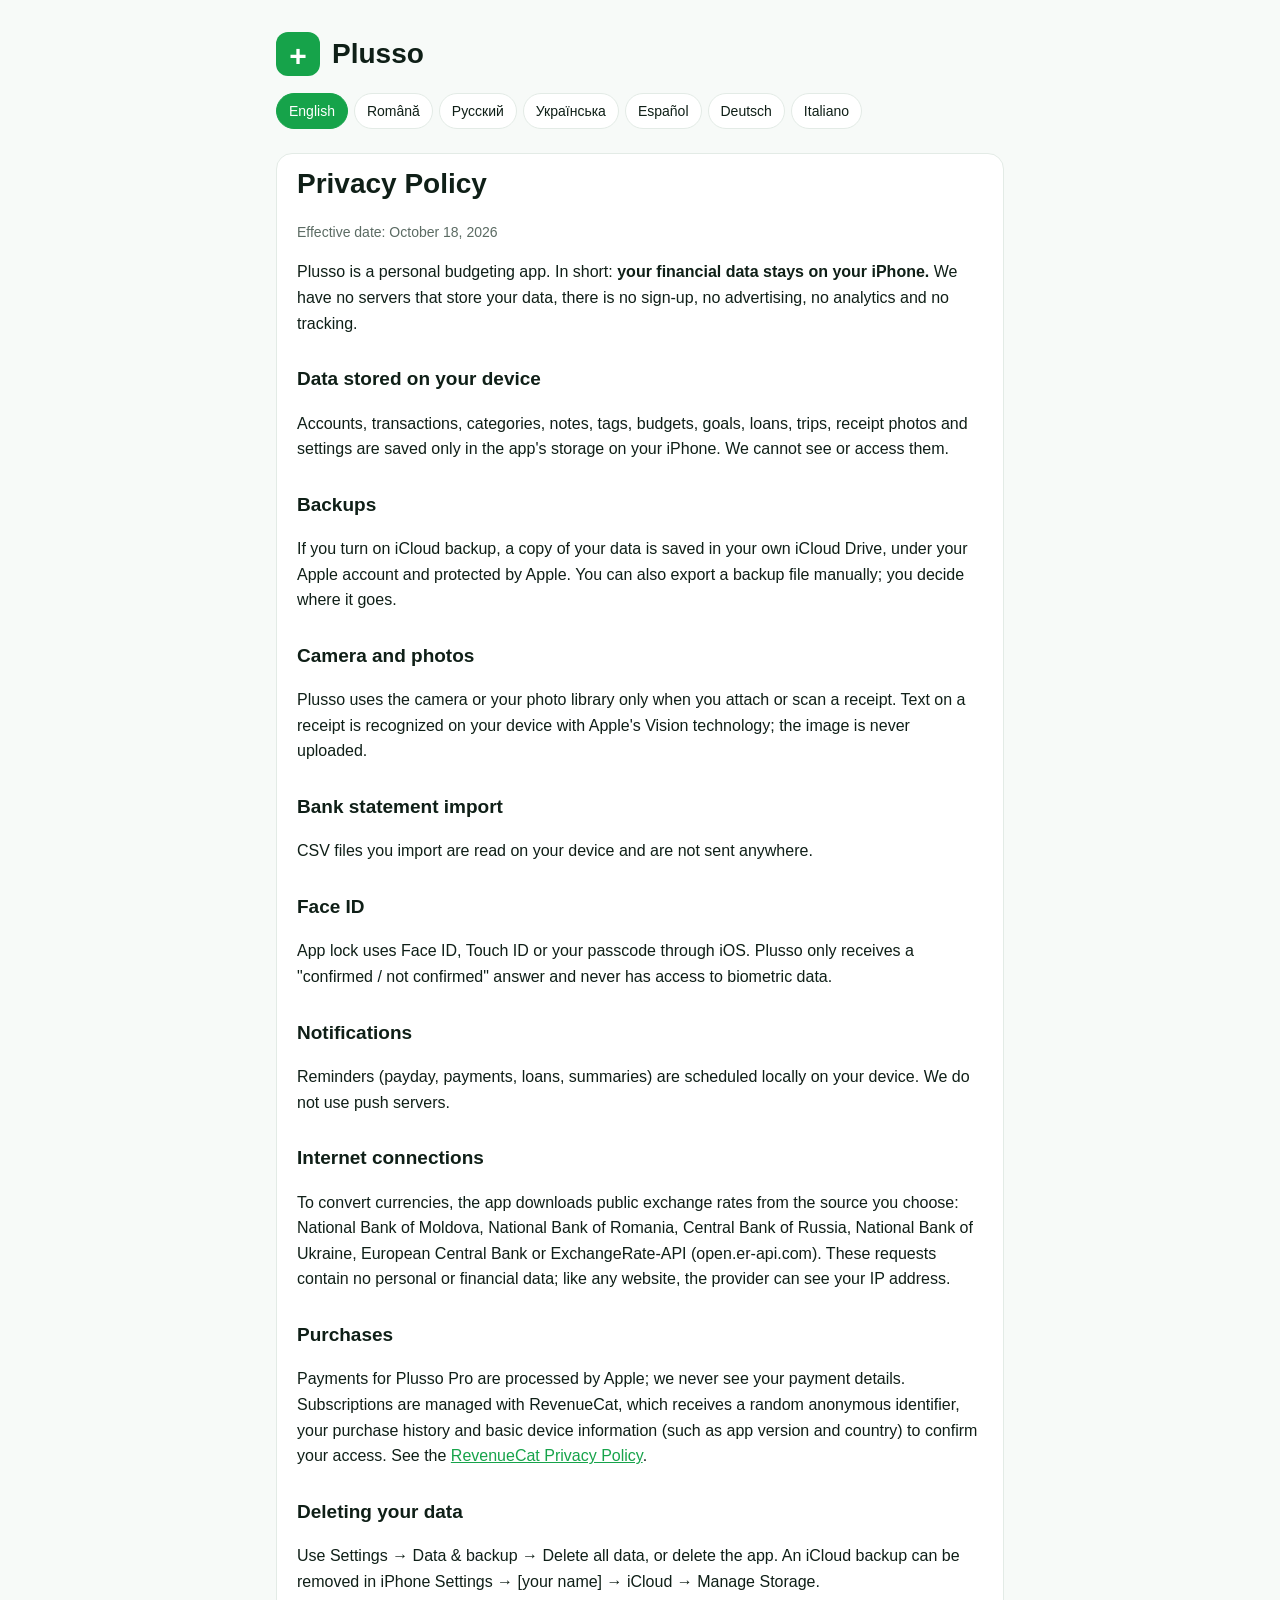
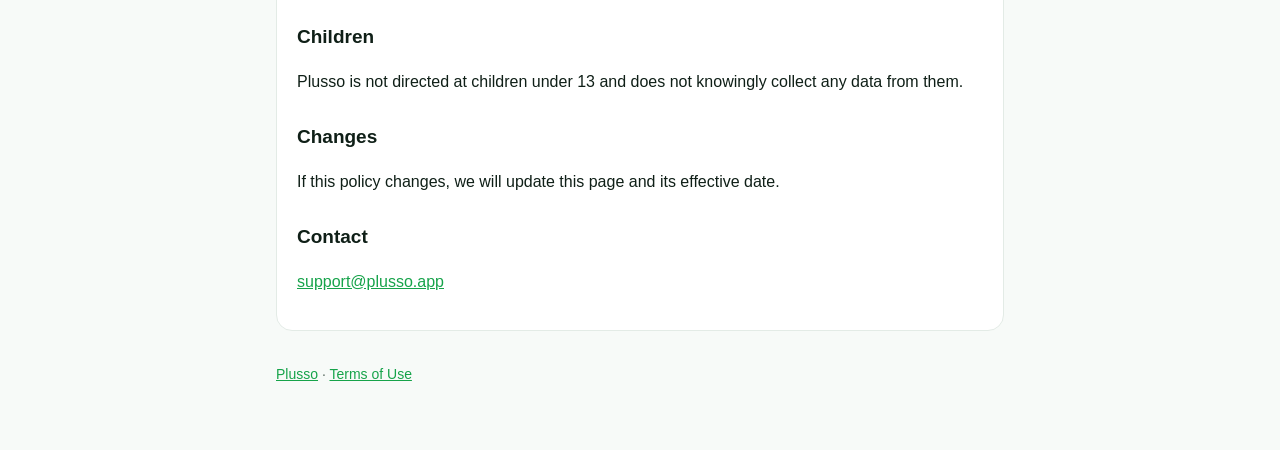
==== privacy.html @ bf1ec3de "Plusso support, privacy and terms pages Co-Authored-By: Claude Opus 5.5 <noreply@anthropic.com>" ====
<!doctype html>
<html lang="en">
<head>
  <meta charset="utf-8">
  <meta name="viewport" content="width=device-width, initial-scale=1">
  <title>Plusso Privacy Policy</title>
  <meta name="description" content="How Plusso handles your data: everything stays on your iPhone.">
  <link rel="stylesheet" href="style.css">
</head>
<body>
<main>
  <header><div class="logo">+</div><h1>Plusso</h1></header>
  <nav class="langs">
    <button data-lang="en">English</button>
    <button data-lang="ro">Română</button>
    <button data-lang="ru">Русский</button>
    <button data-lang="uk">Українська</button>
    <button data-lang="es">Español</button>
    <button data-lang="de">Deutsch</button>
    <button data-lang="it">Italiano</button>
  </nav>

  <section class="doc" lang="en">
    <h1>Privacy Policy</h1>
    <p class="muted">Effective date: October 18, 2026</p>
    <p>Plusso is a personal budgeting app. In short: <strong>your financial data stays on your iPhone.</strong> We have no servers that store your data, there is no sign-up, no advertising, no analytics and no tracking.</p>
    <h2>Data stored on your device</h2>
    <p>Accounts, transactions, categories, notes, tags, budgets, goals, loans, trips, receipt photos and settings are saved only in the app's storage on your iPhone. We cannot see or access them.</p>
    <h2>Backups</h2>
    <p>If you turn on iCloud backup, a copy of your data is saved in your own iCloud Drive, under your Apple account and protected by Apple. You can also export a backup file manually; you decide where it goes.</p>
    <h2>Camera and photos</h2>
    <p>Plusso uses the camera or your photo library only when you attach or scan a receipt. Text on a receipt is recognized on your device with Apple's Vision technology; the image is never uploaded.</p>
    <h2>Bank statement import</h2>
    <p>CSV files you import are read on your device and are not sent anywhere.</p>
    <h2>Face ID</h2>
    <p>App lock uses Face ID, Touch ID or your passcode through iOS. Plusso only receives a "confirmed / not confirmed" answer and never has access to biometric data.</p>
    <h2>Notifications</h2>
    <p>Reminders (payday, payments, loans, summaries) are scheduled locally on your device. We do not use push servers.</p>
    <h2>Internet connections</h2>
    <p>To convert currencies, the app downloads public exchange rates from the source you choose: National Bank of Moldova, National Bank of Romania, Central Bank of Russia, National Bank of Ukraine, European Central Bank or ExchangeRate-API (open.er-api.com). These requests contain no personal or financial data; like any website, the provider can see your IP address.</p>
    <h2>Purchases</h2>
    <p>Payments for Plusso Pro are processed by Apple; we never see your payment details. Subscriptions are managed with RevenueCat, which receives a random anonymous identifier, your purchase history and basic device information (such as app version and country) to confirm your access. See the <a href="https://www.revenuecat.com/privacy">RevenueCat Privacy Policy</a>.</p>
    <h2>Deleting your data</h2>
    <p>Use Settings → Data &amp; backup → Delete all data, or delete the app. An iCloud backup can be removed in iPhone Settings → [your name] → iCloud → Manage Storage.</p>
    <h2>Children</h2>
    <p>Plusso is not directed at children under 13 and does not knowingly collect any data from them.</p>
    <h2>Changes</h2>
    <p>If this policy changes, we will update this page and its effective date.</p>
    <h2>Contact</h2>
    <p><a href="mailto:support@plusso.app">support@plusso.app</a></p>
  </section>

  <section class="doc" lang="ro">
    <h1>Politica de confidențialitate</h1>
    <p class="muted">În vigoare de la: 18 octombrie 2026</p>
    <p>Plusso este o aplicație pentru bugetul personal. Pe scurt: <strong>datele tale financiare rămân pe iPhone-ul tău.</strong> Nu avem servere care să-ți păstreze datele, nu există cont de utilizator, reclame, statistici de utilizare sau urmărire.</p>
    <h2>Datele de pe telefon</h2>
    <p>Conturile, tranzacțiile, categoriile, notele, etichetele, bugetele, obiectivele, împrumuturile, călătoriile, pozele bonurilor și setările se salvează doar în spațiul aplicației de pe iPhone. Noi nu le putem vedea și nu avem acces la ele.</p>
    <h2>Copii de rezervă</h2>
    <p>Dacă activezi backup-ul în iCloud, o copie a datelor se salvează în propriul tău iCloud Drive, în contul tău Apple, protejată de Apple. Poți salva și manual un fișier de backup; tu decizi unde îl păstrezi.</p>
    <h2>Camera și pozele</h2>
    <p>Plusso folosește camera sau galeria doar când atașezi sau scanezi un bon. Textul de pe bon este citit direct pe telefon cu tehnologia Vision de la Apple; imaginea nu este trimisă nicăieri.</p>
    <h2>Importul extraselor bancare</h2>
    <p>Fișierele CSV importate se citesc pe telefon și nu sunt trimise nicăieri.</p>
    <h2>Face ID</h2>
    <p>Blocarea aplicației folosește Face ID, Touch ID sau codul telefonului prin iOS. Plusso primește doar răspunsul „confirmat / neconfirmat” și nu are acces la date biometrice.</p>
    <h2>Notificări</h2>
    <p>Amintirile (salariu, plăți, împrumuturi, rezumate) sunt programate local pe telefon. Nu folosim servere de notificări.</p>
    <h2>Conexiuni la internet</h2>
    <p>Pentru conversia valutelor, aplicația descarcă cursuri publice de la sursa aleasă de tine: Banca Națională a Moldovei, Banca Națională a României, Banca Centrală a Rusiei, Banca Națională a Ucrainei, Banca Centrală Europeană sau ExchangeRate-API (open.er-api.com). Aceste cereri nu conțin date personale sau financiare; ca la orice site, furnizorul îți poate vedea adresa IP.</p>
    <h2>Cumpărături</h2>
    <p>Plățile pentru Plusso Pro sunt procesate de Apple; noi nu vedem datele de plată. Abonamentele sunt gestionate prin RevenueCat, care primește un identificator anonim aleatoriu, istoricul cumpărăturilor și informații de bază despre dispozitiv (versiunea aplicației, țara) ca să confirme accesul. Vezi <a href="https://www.revenuecat.com/privacy">Politica de confidențialitate RevenueCat</a>.</p>
    <h2>Ștergerea datelor</h2>
    <p>Folosește Setări → Date și backup → Șterge toate datele sau șterge aplicația. Backup-ul din iCloud se poate șterge din Setări iPhone → [numele tău] → iCloud → Gestionează spațiul.</p>
    <h2>Copii</h2>
    <p>Plusso nu se adresează copiilor sub 13 ani și nu colectează intenționat date de la aceștia.</p>
    <h2>Modificări</h2>
    <p>Dacă politica se schimbă, vom actualiza această pagină și data intrării în vigoare.</p>
    <h2>Contact</h2>
    <p><a href="mailto:support@plusso.app">support@plusso.app</a></p>
  </section>

  <section class="doc" lang="ru">
    <h1>Политика конфиденциальности</h1>
    <p class="muted">Дата вступления в силу: 18 октября 2026 г.</p>
    <p>Plusso — приложение для личного бюджета. Коротко: <strong>ваши финансовые данные остаются на вашем iPhone.</strong> У нас нет серверов, где хранятся ваши данные, нет регистрации, рекламы, аналитики и отслеживания.</p>
    <h2>Данные на устройстве</h2>
    <p>Счета, операции, категории, заметки, метки, бюджеты, цели, долги, поездки, фото чеков и настройки сохраняются только в хранилище приложения на iPhone. Мы не видим их и не имеем к ним доступа.</p>
    <h2>Резервные копии</h2>
    <p>Если вы включите резервное копирование в iCloud, копия данных сохраняется в вашем собственном iCloud Drive, в вашей учётной записи Apple, под защитой Apple. Также можно вручную сохранить файл копии; где его хранить, решаете вы.</p>
    <h2>Камера и фото</h2>
    <p>Plusso использует камеру или галерею, только когда вы прикрепляете или сканируете чек. Текст чека распознаётся прямо на устройстве с помощью технологии Apple Vision; изображение никуда не отправляется.</p>
    <h2>Импорт банковских выписок</h2>
    <p>Импортируемые CSV-файлы читаются на устройстве и никуда не отправляются.</p>
    <h2>Face ID</h2>
    <p>Блокировка приложения использует Face ID, Touch ID или код-пароль через iOS. Plusso получает только ответ «подтверждено / не подтверждено» и не имеет доступа к биометрическим данным.</p>
    <h2>Уведомления</h2>
    <p>Напоминания (зарплата, платежи, долги, итоги) планируются локально на устройстве. Мы не используем push-серверы.</p>
    <h2>Подключения к интернету</h2>
    <p>Для пересчёта валют приложение загружает публичные курсы из выбранного вами источника: Национальный банк Молдовы, Национальный банк Румынии, Центральный банк России, Национальный банк Украины, Европейский центральный банк или ExchangeRate-API (open.er-api.com). Эти запросы не содержат личных или финансовых данных; как и любой сайт, поставщик видит ваш IP-адрес.</p>
    <h2>Покупки</h2>
    <p>Оплату Plusso Pro обрабатывает Apple; мы не видим ваши платёжные данные. Подписками управляет RevenueCat, который получает случайный анонимный идентификатор, историю покупок и базовые сведения об устройстве (версия приложения, страна), чтобы подтвердить доступ. См. <a href="https://www.revenuecat.com/privacy">Политику конфиденциальности RevenueCat</a>.</p>
    <h2>Удаление данных</h2>
    <p>Выберите Настройки → Данные и резервная копия → Удалить все данные или удалите приложение. Копию в iCloud можно удалить в Настройках iPhone → [ваше имя] → iCloud → Управление хранилищем.</p>
    <h2>Дети</h2>
    <p>Plusso не предназначено для детей младше 13 лет и сознательно не собирает их данные.</p>
    <h2>Изменения</h2>
    <p>Если политика изменится, мы обновим эту страницу и дату вступления в силу.</p>
    <h2>Контакты</h2>
    <p><a href="mailto:support@plusso.app">support@plusso.app</a></p>
  </section>

  <section class="doc" lang="uk">
    <h1>Політика конфіденційності</h1>
    <p class="muted">Набирає чинності: 18 жовтня 2026 р.</p>
    <p>Plusso — застосунок для особистого бюджету. Коротко: <strong>ваші фінансові дані залишаються на вашому iPhone.</strong> У нас немає серверів, де зберігаються ваші дані, немає реєстрації, реклами, аналітики й відстеження.</p>
    <h2>Дані на пристрої</h2>
    <p>Рахунки, операції, категорії, нотатки, мітки, бюджети, цілі, борги, подорожі, фото чеків і налаштування зберігаються лише в сховищі застосунку на iPhone. Ми не бачимо їх і не маємо до них доступу.</p>
    <h2>Резервні копії</h2>
    <p>Якщо ви ввімкнете резервне копіювання в iCloud, копія даних зберігається у вашому власному iCloud Drive, у вашому обліковому записі Apple, під захистом Apple. Також можна вручну зберегти файл копії; де його зберігати, вирішуєте ви.</p>
    <h2>Камера й фото</h2>
    <p>Plusso використовує камеру або галерею лише тоді, коли ви додаєте чи скануєте чек. Текст чека розпізнається просто на пристрої за допомогою технології Apple Vision; зображення нікуди не надсилається.</p>
    <h2>Імпорт банківських виписок</h2>
    <p>Імпортовані CSV-файли читаються на пристрої й нікуди не надсилаються.</p>
    <h2>Face ID</h2>
    <p>Блокування застосунку використовує Face ID, Touch ID або код-пароль через iOS. Plusso отримує лише відповідь «підтверджено / не підтверджено» і не має доступу до біометричних даних.</p>
    <h2>Сповіщення</h2>
    <p>Нагадування (зарплата, платежі, борги, підсумки) плануються локально на пристрої. Ми не використовуємо push-сервери.</p>
    <h2>Підключення до інтернету</h2>
    <p>Для перерахунку валют застосунок завантажує публічні курси з обраного вами джерела: Національний банк Молдови, Національний банк Румунії, Центральний банк Росії, Національний банк України, Європейський центральний банк або ExchangeRate-API (open.er-api.com). Ці запити не містять особистих чи фінансових даних; як і будь-який сайт, постачальник бачить вашу IP-адресу.</p>
    <h2>Покупки</h2>
    <p>Оплату Plusso Pro обробляє Apple; ми не бачимо ваших платіжних даних. Підписками керує RevenueCat, який отримує випадковий анонімний ідентифікатор, історію покупок і базові відомості про пристрій (версія застосунку, країна), щоб підтвердити доступ. Див. <a href="https://www.revenuecat.com/privacy">Політику конфіденційності RevenueCat</a>.</p>
    <h2>Видалення даних</h2>
    <p>Виберіть Налаштування → Дані та резервні копії → Видалити всі дані або видаліть застосунок. Копію в iCloud можна видалити в Параметрах iPhone → [ваше ім’я] → iCloud → Керувати сховищем.</p>
    <h2>Діти</h2>
    <p>Plusso не призначений для дітей до 13 років і свідомо не збирає їхніх даних.</p>
    <h2>Зміни</h2>
    <p>Якщо політика зміниться, ми оновимо цю сторінку та дату набрання чинності.</p>
    <h2>Контакти</h2>
    <p><a href="mailto:support@plusso.app">support@plusso.app</a></p>
  </section>

  <section class="doc" lang="es">
    <h1>Política de privacidad</h1>
    <p class="muted">Fecha de entrada en vigor: 18 de octubre de 2026</p>
    <p>Plusso es una app de presupuesto personal. En resumen: <strong>tus datos financieros se quedan en tu iPhone.</strong> No tenemos servidores que guarden tus datos, no hay registro, publicidad, analíticas ni seguimiento.</p>
    <h2>Datos en tu dispositivo</h2>
    <p>Cuentas, movimientos, categorías, notas, etiquetas, presupuestos, metas, préstamos, viajes, fotos de tiques y ajustes se guardan solo en el almacenamiento de la app en tu iPhone. No podemos verlos ni acceder a ellos.</p>
    <h2>Copias de seguridad</h2>
    <p>Si activas la copia en iCloud, se guarda una copia de tus datos en tu propio iCloud Drive, en tu cuenta de Apple y protegida por Apple. También puedes exportar un archivo de copia manualmente; tú decides dónde guardarlo.</p>
    <h2>Cámara y fotos</h2>
    <p>Plusso usa la cámara o la fototeca solo cuando adjuntas o escaneas un tique. El texto del tique se reconoce en tu dispositivo con la tecnología Vision de Apple; la imagen nunca se sube.</p>
    <h2>Importación de extractos bancarios</h2>
    <p>Los archivos CSV que importas se leen en tu dispositivo y no se envían a ningún sitio.</p>
    <h2>Face ID</h2>
    <p>El bloqueo de la app usa Face ID, Touch ID o el código del teléfono a través de iOS. Plusso solo recibe la respuesta «confirmado / no confirmado» y nunca accede a datos biométricos.</p>
    <h2>Notificaciones</h2>
    <p>Los recordatorios (cobro, pagos, préstamos, resúmenes) se programan localmente en tu dispositivo. No usamos servidores push.</p>
    <h2>Conexiones a internet</h2>
    <p>Para convertir monedas, la app descarga tipos de cambio públicos de la fuente que elijas: Banco Nacional de Moldavia, Banco Nacional de Rumanía, Banco Central de Rusia, Banco Nacional de Ucrania, Banco Central Europeo o ExchangeRate-API (open.er-api.com). Estas solicitudes no contienen datos personales ni financieros; como cualquier web, el proveedor puede ver tu dirección IP.</p>
    <h2>Compras</h2>
    <p>Los pagos de Plusso Pro los procesa Apple; nunca vemos tus datos de pago. Las suscripciones se gestionan con RevenueCat, que recibe un identificador anónimo aleatorio, tu historial de compras e información básica del dispositivo (versión de la app, país) para confirmar tu acceso. Consulta la <a href="https://www.revenuecat.com/privacy">Política de privacidad de RevenueCat</a>.</p>
    <h2>Eliminar tus datos</h2>
    <p>Usa Ajustes → Datos y copias → Eliminar todos los datos, o elimina la app. La copia de iCloud se puede borrar en Ajustes del iPhone → [tu nombre] → iCloud → Gestionar almacenamiento.</p>
    <h2>Menores</h2>
    <p>Plusso no está dirigida a menores de 13 años y no recopila datos de ellos de forma consciente.</p>
    <h2>Cambios</h2>
    <p>Si esta política cambia, actualizaremos esta página y su fecha de entrada en vigor.</p>
    <h2>Contacto</h2>
    <p><a href="mailto:support@plusso.app">support@plusso.app</a></p>
  </section>

  <section class="doc" lang="de">
    <h1>Datenschutzerklärung</h1>
    <p class="muted">Gültig ab: 18. Oktober 2026</p>
    <p>Plusso ist eine App für das persönliche Budget. Kurz gesagt: <strong>Deine Finanzdaten bleiben auf deinem iPhone.</strong> Wir haben keine Server, die deine Daten speichern, es gibt keine Registrierung, keine Werbung, keine Analyse und kein Tracking.</p>
    <h2>Daten auf deinem Gerät</h2>
    <p>Konten, Buchungen, Kategorien, Notizen, Tags, Budgets, Ziele, Leihen, Reisen, Belegfotos und Einstellungen werden nur im Speicher der App auf deinem iPhone gesichert. Wir können sie weder sehen noch darauf zugreifen.</p>
    <h2>Backups</h2>
    <p>Wenn du das iCloud-Backup aktivierst, wird eine Kopie deiner Daten in deinem eigenen iCloud Drive gespeichert, in deinem Apple-Konto und von Apple geschützt. Du kannst auch manuell eine Backup-Datei exportieren; wo sie liegt, entscheidest du.</p>
    <h2>Kamera und Fotos</h2>
    <p>Plusso nutzt die Kamera oder deine Mediathek nur, wenn du einen Beleg anhängst oder scannst. Der Text auf dem Beleg wird mit Apples Vision-Technologie auf deinem Gerät erkannt; das Bild wird nie hochgeladen.</p>
    <h2>Import von Kontoauszügen</h2>
    <p>Importierte CSV-Dateien werden auf deinem Gerät gelesen und nirgendwohin gesendet.</p>
    <h2>Face ID</h2>
    <p>Die App-Sperre nutzt Face ID, Touch ID oder deinen Gerätecode über iOS. Plusso erhält nur die Antwort „bestätigt / nicht bestätigt“ und hat nie Zugriff auf biometrische Daten.</p>
    <h2>Mitteilungen</h2>
    <p>Erinnerungen (Zahltag, Zahlungen, Leihen, Rückblicke) werden lokal auf deinem Gerät geplant. Wir verwenden keine Push-Server.</p>
    <h2>Internetverbindungen</h2>
    <p>Zum Umrechnen von Währungen lädt die App öffentliche Wechselkurse von der von dir gewählten Quelle: Nationalbank der Republik Moldau, Rumänische Nationalbank, Zentralbank Russlands, Nationalbank der Ukraine, Europäische Zentralbank oder ExchangeRate-API (open.er-api.com). Diese Anfragen enthalten keine persönlichen oder finanziellen Daten; wie bei jeder Website kann der Anbieter deine IP-Adresse sehen.</p>
    <h2>Käufe</h2>
    <p>Zahlungen für Plusso Pro werden von Apple abgewickelt; wir sehen deine Zahlungsdaten nie. Abos werden mit RevenueCat verwaltet. RevenueCat erhält eine zufällige anonyme Kennung, deinen Kaufverlauf und grundlegende Geräteinformationen (z. B. App-Version und Land), um deinen Zugang zu bestätigen. Siehe die <a href="https://www.revenuecat.com/privacy">Datenschutzerklärung von RevenueCat</a>.</p>
    <h2>Daten löschen</h2>
    <p>Nutze Einstellungen → Daten &amp; Backup → Alle Daten löschen oder lösche die App. Ein iCloud-Backup kannst du in den iPhone-Einstellungen → [dein Name] → iCloud → Speicher verwalten entfernen.</p>
    <h2>Kinder</h2>
    <p>Plusso richtet sich nicht an Kinder unter 13 Jahren und erhebt wissentlich keine Daten von ihnen.</p>
    <h2>Änderungen</h2>
    <p>Wenn sich diese Erklärung ändert, aktualisieren wir diese Seite und das Gültigkeitsdatum.</p>
    <h2>Kontakt</h2>
    <p><a href="mailto:support@plusso.app">support@plusso.app</a></p>
  </section>

  <section class="doc" lang="it">
    <h1>Informativa sulla privacy</h1>
    <p class="muted">In vigore dal: 18 ottobre 2026</p>
    <p>Plusso è un’app per il budget personale. In breve: <strong>i tuoi dati finanziari restano sul tuo iPhone.</strong> Non abbiamo server che conservano i tuoi dati, non c’è registrazione, pubblicità, analisi né tracciamento.</p>
    <h2>Dati sul dispositivo</h2>
    <p>Conti, movimenti, categorie, note, etichette, budget, obiettivi, prestiti, viaggi, foto degli scontrini e impostazioni vengono salvati solo nello spazio dell’app sul tuo iPhone. Non possiamo vederli né accedervi.</p>
    <h2>Backup</h2>
    <p>Se attivi il backup su iCloud, una copia dei dati viene salvata nel tuo iCloud Drive, nel tuo account Apple e protetta da Apple. Puoi anche esportare manualmente un file di backup; decidi tu dove conservarlo.</p>
    <h2>Fotocamera e foto</h2>
    <p>Plusso usa la fotocamera o la libreria foto solo quando alleghi o scansioni uno scontrino. Il testo dello scontrino viene riconosciuto sul dispositivo con la tecnologia Vision di Apple; l’immagine non viene mai caricata.</p>
    <h2>Importazione degli estratti conto</h2>
    <p>I file CSV importati vengono letti sul dispositivo e non vengono inviati da nessuna parte.</p>
    <h2>Face ID</h2>
    <p>Il blocco dell’app usa Face ID, Touch ID o il codice del telefono tramite iOS. Plusso riceve solo la risposta «confermato / non confermato» e non accede mai ai dati biometrici.</p>
    <h2>Notifiche</h2>
    <p>I promemoria (stipendio, pagamenti, prestiti, riepiloghi) sono programmati localmente sul dispositivo. Non usiamo server push.</p>
    <h2>Connessioni a internet</h2>
    <p>Per convertire le valute, l’app scarica tassi di cambio pubblici dalla fonte che scegli: Banca Nazionale di Moldavia, Banca Nazionale di Romania, Banca Centrale di Russia, Banca Nazionale d’Ucraina, Banca Centrale Europea o ExchangeRate-API (open.er-api.com). Queste richieste non contengono dati personali o finanziari; come per qualsiasi sito, il fornitore può vedere il tuo indirizzo IP.</p>
    <h2>Acquisti</h2>
    <p>I pagamenti di Plusso Pro sono gestiti da Apple; non vediamo mai i tuoi dati di pagamento. Gli abbonamenti sono gestiti con RevenueCat, che riceve un identificativo anonimo casuale, la cronologia degli acquisti e informazioni di base sul dispositivo (versione dell’app, paese) per confermare l’accesso. Vedi l’<a href="https://www.revenuecat.com/privacy">Informativa sulla privacy di RevenueCat</a>.</p>
    <h2>Eliminare i dati</h2>
    <p>Usa Impostazioni → Dati e backup → Elimina tutti i dati, oppure elimina l’app. Il backup su iCloud si può rimuovere da Impostazioni iPhone → [il tuo nome] → iCloud → Gestisci spazio.</p>
    <h2>Minori</h2>
    <p>Plusso non è rivolta ai minori di 13 anni e non raccoglie consapevolmente i loro dati.</p>
    <h2>Modifiche</h2>
    <p>Se questa informativa cambia, aggiorneremo questa pagina e la data di entrata in vigore.</p>
    <h2>Contatti</h2>
    <p><a href="mailto:support@plusso.app">support@plusso.app</a></p>
  </section>

  <footer class="muted"><a href="index.html">Plusso</a> · <a href="terms.html">Terms of Use</a></footer>
</main>
<script src="lang.js"></script>
</body>
</html>
---- style.css ----
:root {
  --bg: #f7faf8;
  --card: #ffffff;
  --text: #0f1f17;
  --muted: #5b6b63;
  --brand: #16a34a;
  --border: #e3ebe6;
}
@media (prefers-color-scheme: dark) {
  :root {
    --bg: #0b1310;
    --card: #121d18;
    --text: #e8f1ec;
    --muted: #9db0a6;
    --brand: #22c55e;
    --border: #1f2e27;
  }
}
* { box-sizing: border-box; }
body {
  margin: 0;
  background: var(--bg);
  color: var(--text);
  font: 16px/1.6 -apple-system, BlinkMacSystemFont, 'Segoe UI', Roboto, sans-serif;
}
main { max-width: 760px; margin: 0 auto; padding: 32px 16px 64px; }
header { display: flex; align-items: center; gap: 12px; margin-bottom: 8px; }
.logo {
  width: 44px; height: 44px; border-radius: 12px; background: var(--brand);
  color: #fff; display: grid; place-items: center; font-size: 30px; font-weight: 700;
}
h1 { font-size: 28px; margin: 0; }
h2 { font-size: 19px; margin: 28px 0 6px; }
p, li { color: var(--text); }
.muted { color: var(--muted); font-size: 14px; }
a { color: var(--brand); }
nav.langs { display: flex; flex-wrap: wrap; gap: 6px; margin: 16px 0 24px; }
nav.langs button {
  border: 1px solid var(--border); background: var(--card); color: var(--text);
  border-radius: 999px; padding: 6px 12px; font: inherit; font-size: 14px; cursor: pointer;
}
nav.langs button[aria-pressed='true'] { background: var(--brand); border-color: var(--brand); color: #fff; }
section.doc { background: var(--card); border: 1px solid var(--border); border-radius: 16px; padding: 8px 20px 20px; }
.js section.doc[hidden] { display: none; }
footer { margin-top: 32px; }
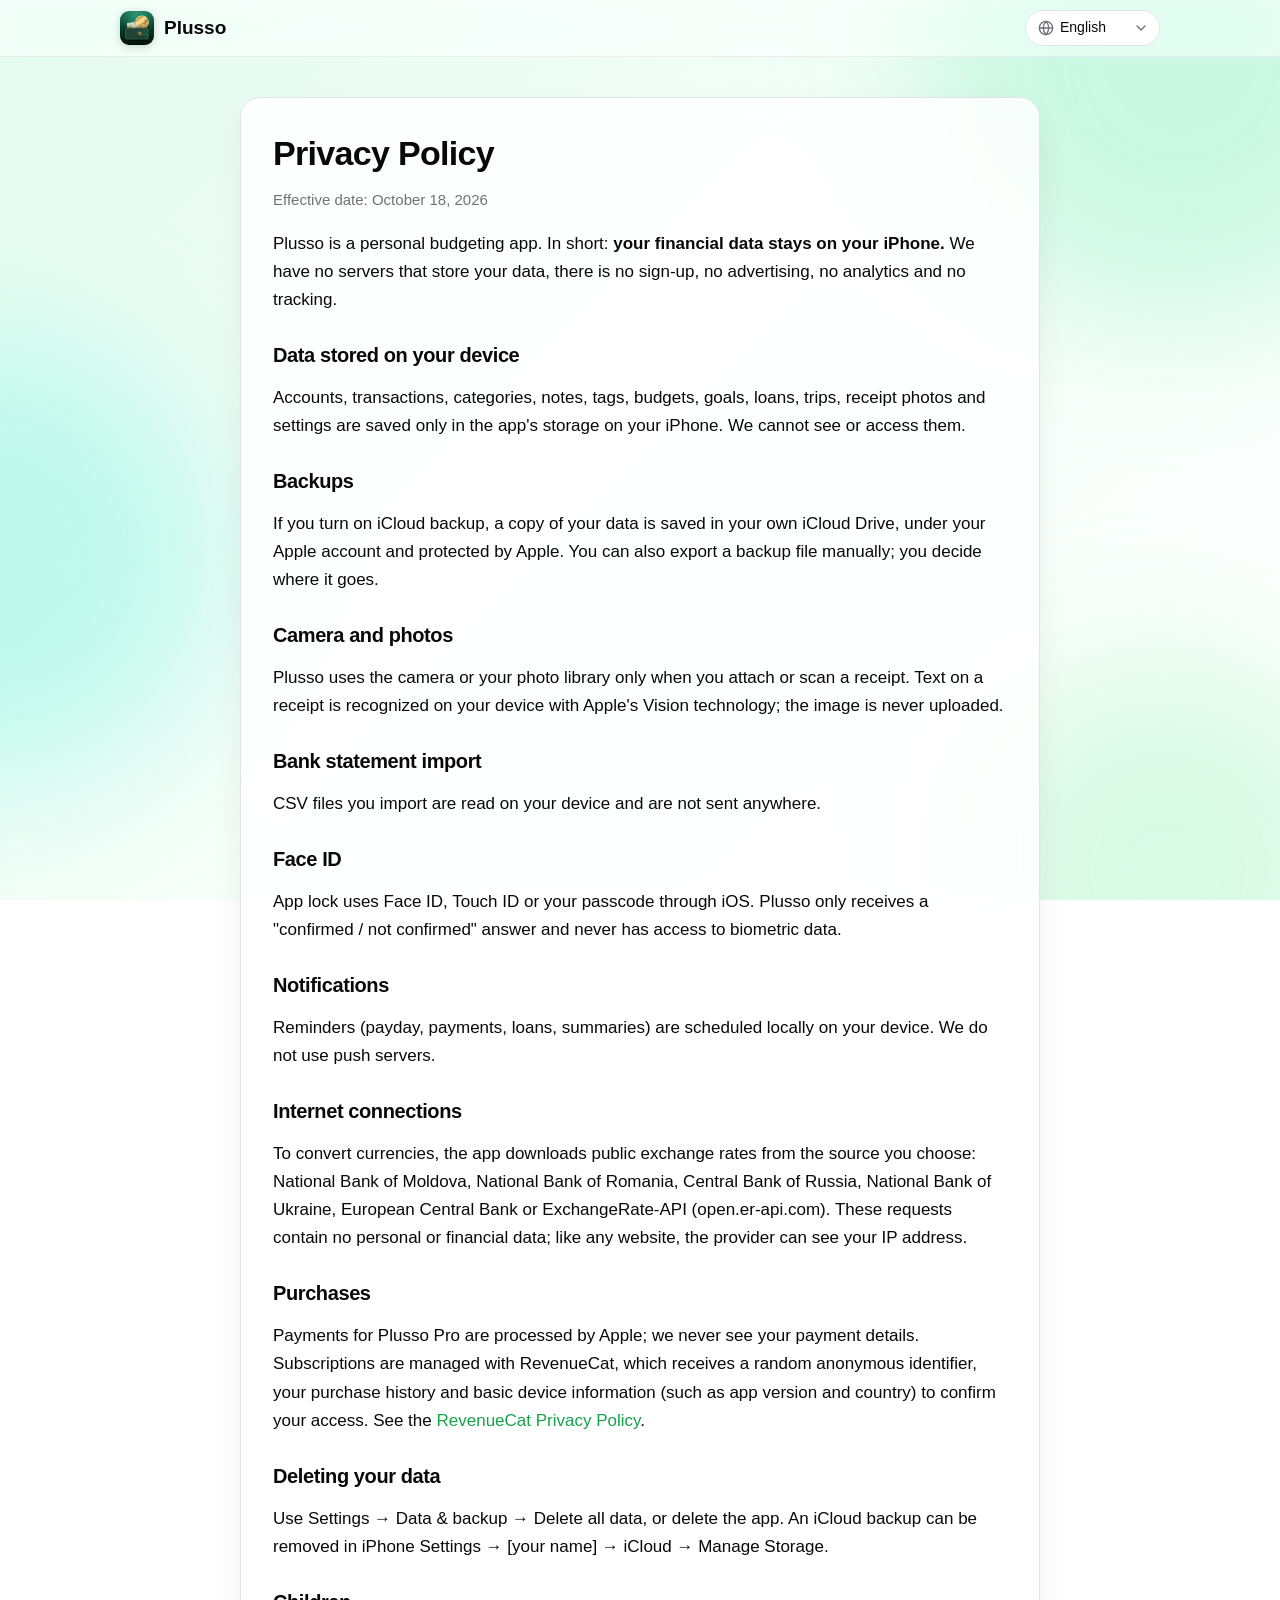
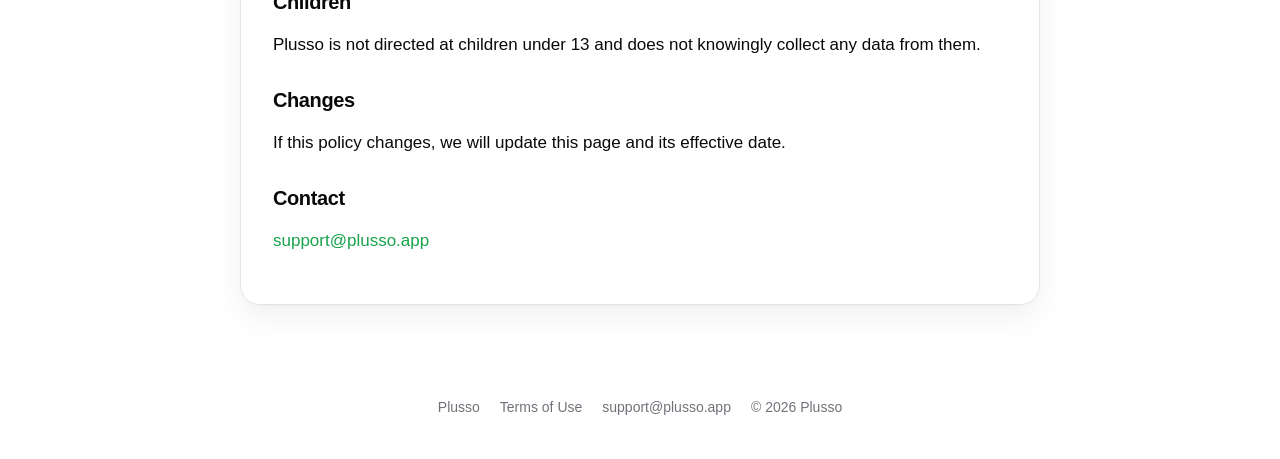
==== commit 9e3907fb: "Redesign in the app's style; English by default Co-Authored-By: Claude Opus 5.5 <noreply@anthropic.c" ====
--- a/privacy.html
+++ b/privacy.html
@@ -5,22 +5,35 @@
   <meta name="viewport" content="width=device-width, initial-scale=1">
   <title>Plusso Privacy Policy</title>
   <meta name="description" content="How Plusso handles your data: everything stays on your iPhone.">
+  <meta name="theme-color" content="#0f5a3a">
+  <link rel="icon" type="image/png" href="favicon.png">
+  <link rel="apple-touch-icon" href="img/apple-touch-icon.png">
   <link rel="stylesheet" href="style.css">
 </head>
 <body>
+<div class="blobs" aria-hidden="true"><span></span><span></span><span></span></div>
+<header class="top">
+  <div class="top-inner">
+    <a class="brand" href="./" data-page="./"><img src="img/icon.png" alt="" width="34" height="34">Plusso</a>
+    <nav></nav>
+      <label class="lang">
+        <svg class="icon" aria-hidden="true"><use href="img/icons.svg#i-globe"/></svg>
+        <span hidden data-t="language">Language</span>
+        <select aria-label="Language">
+          <option value="en">English</option>
+          <option value="ro">Română</option>
+          <option value="ru">Русский</option>
+          <option value="uk">Українська</option>
+          <option value="es">Español</option>
+          <option value="de">Deutsch</option>
+          <option value="it">Italiano</option>
+        </select>
+        <svg class="icon chev" aria-hidden="true"><use href="img/icons.svg#i-chevron-down"/></svg>
+      </label>
+  </div>
+</header>
 <main>
-  <header><div class="logo">+</div><h1>Plusso</h1></header>
-  <nav class="langs">
-    <button data-lang="en">English</button>
-    <button data-lang="ro">Română</button>
-    <button data-lang="ru">Русский</button>
-    <button data-lang="uk">Українська</button>
-    <button data-lang="es">Español</button>
-    <button data-lang="de">Deutsch</button>
-    <button data-lang="it">Italiano</button>
-  </nav>
-
-  <section class="doc" lang="en">
+  <section class="doc card legal" lang="en">
     <h1>Privacy Policy</h1>
     <p class="muted">Effective date: October 18, 2026</p>
     <p>Plusso is a personal budgeting app. In short: <strong>your financial data stays on your iPhone.</strong> We have no servers that store your data, there is no sign-up, no advertising, no analytics and no tracking.</p>
@@ -50,7 +63,7 @@
     <p><a href="mailto:support@plusso.app">support@plusso.app</a></p>
   </section>
 
-  <section class="doc" lang="ro">
+  <section class="doc card legal" lang="ro">
     <h1>Politica de confidențialitate</h1>
     <p class="muted">În vigoare de la: 18 octombrie 2026</p>
     <p>Plusso este o aplicație pentru bugetul personal. Pe scurt: <strong>datele tale financiare rămân pe iPhone-ul tău.</strong> Nu avem servere care să-ți păstreze datele, nu există cont de utilizator, reclame, statistici de utilizare sau urmărire.</p>
@@ -80,7 +93,7 @@
     <p><a href="mailto:support@plusso.app">support@plusso.app</a></p>
   </section>
 
-  <section class="doc" lang="ru">
+  <section class="doc card legal" lang="ru">
     <h1>Политика конфиденциальности</h1>
     <p class="muted">Дата вступления в силу: 18 октября 2026 г.</p>
     <p>Plusso — приложение для личного бюджета. Коротко: <strong>ваши финансовые данные остаются на вашем iPhone.</strong> У нас нет серверов, где хранятся ваши данные, нет регистрации, рекламы, аналитики и отслеживания.</p>
@@ -110,7 +123,7 @@
     <p><a href="mailto:support@plusso.app">support@plusso.app</a></p>
   </section>
 
-  <section class="doc" lang="uk">
+  <section class="doc card legal" lang="uk">
     <h1>Політика конфіденційності</h1>
     <p class="muted">Набирає чинності: 18 жовтня 2026 р.</p>
     <p>Plusso — застосунок для особистого бюджету. Коротко: <strong>ваші фінансові дані залишаються на вашому iPhone.</strong> У нас немає серверів, де зберігаються ваші дані, немає реєстрації, реклами, аналітики й відстеження.</p>
@@ -140,7 +153,7 @@
     <p><a href="mailto:support@plusso.app">support@plusso.app</a></p>
   </section>
 
-  <section class="doc" lang="es">
+  <section class="doc card legal" lang="es">
     <h1>Política de privacidad</h1>
     <p class="muted">Fecha de entrada en vigor: 18 de octubre de 2026</p>
     <p>Plusso es una app de presupuesto personal. En resumen: <strong>tus datos financieros se quedan en tu iPhone.</strong> No tenemos servidores que guarden tus datos, no hay registro, publicidad, analíticas ni seguimiento.</p>
@@ -170,7 +183,7 @@
     <p><a href="mailto:support@plusso.app">support@plusso.app</a></p>
   </section>
 
-  <section class="doc" lang="de">
+  <section class="doc card legal" lang="de">
     <h1>Datenschutzerklärung</h1>
     <p class="muted">Gültig ab: 18. Oktober 2026</p>
     <p>Plusso ist eine App für das persönliche Budget. Kurz gesagt: <strong>Deine Finanzdaten bleiben auf deinem iPhone.</strong> Wir haben keine Server, die deine Daten speichern, es gibt keine Registrierung, keine Werbung, keine Analyse und kein Tracking.</p>
@@ -200,7 +213,7 @@
     <p><a href="mailto:support@plusso.app">support@plusso.app</a></p>
   </section>
 
-  <section class="doc" lang="it">
+  <section class="doc card legal" lang="it">
     <h1>Informativa sulla privacy</h1>
     <p class="muted">In vigore dal: 18 ottobre 2026</p>
     <p>Plusso è un’app per il budget personale. In breve: <strong>i tuoi dati finanziari restano sul tuo iPhone.</strong> Non abbiamo server che conservano i tuoi dati, non c’è registrazione, pubblicità, analisi né tracciamento.</p>
@@ -229,9 +242,14 @@
     <h2>Contatti</h2>
     <p><a href="mailto:support@plusso.app">support@plusso.app</a></p>
   </section>
-
-  <footer class="muted"><a href="index.html">Plusso</a> · <a href="terms.html">Terms of Use</a></footer>
 </main>
+<footer class="foot">
+  <a href="./" data-page="./">Plusso</a>
+  <a href="terms.html" data-page="terms.html" data-t="terms">Terms of Use</a>
+  <a href="mailto:support@plusso.app">support@plusso.app</a>
+  <span>© 2026 Plusso</span>
+</footer>
+<script src="text.js"></script>
 <script src="lang.js"></script>
 </body>
 </html>
--- a/style.css
+++ b/style.css
@@ -1,45 +1,195 @@
+/* plusso.app — aceleași culori ca aplicația: verdele de marcă, fundalul „mint” cu bule de lumină,
+   carduri albe rotunjite (negre pe tema întunecată) și accentul auriu al monedei din iconiță. */
 :root {
-  --bg: #f7faf8;
-  --card: #ffffff;
-  --text: #0f1f17;
-  --muted: #5b6b63;
   --brand: #16a34a;
-  --border: #e3ebe6;
+  --brand-soft: rgba(22, 163, 74, 0.12);
+  --gold: #d4a237;
+  --gold-soft: rgba(212, 162, 55, 0.16);
+  --text: #09090b;
+  --muted: #71717a;
+  --card: rgba(255, 255, 255, 0.86);
+  --card-solid: #ffffff;
+  --border: #e4e4e7;
+  --bg-1: #e3fbf0;
+  --bg-2: #f4fef9;
+  --bg-3: #ffffff;
+  --blob-1: #a7f3d0;
+  --blob-2: #99f6e4;
+  --blob-3: #bbf7d0;
+  --blob-opacity: 0.55;
+  --shadow: 0 1px 2px rgba(9, 9, 11, 0.04), 0 12px 32px rgba(9, 9, 11, 0.06);
+  --radius: 20px;
+  color-scheme: light dark;
 }
 @media (prefers-color-scheme: dark) {
   :root {
-    --bg: #0b1310;
-    --card: #121d18;
-    --text: #e8f1ec;
-    --muted: #9db0a6;
     --brand: #22c55e;
-    --border: #1f2e27;
+    --brand-soft: rgba(34, 197, 94, 0.14);
+    --gold: #e8bd57;
+    --gold-soft: rgba(232, 189, 87, 0.14);
+    --text: #fafafa;
+    --muted: #a1a1aa;
+    --card: rgba(24, 24, 27, 0.82);
+    --card-solid: #18181b;
+    --border: #27272a;
+    --bg-1: #03261c;
+    --bg-2: #01120d;
+    --bg-3: #000000;
+    --blob-1: #065f46;
+    --blob-2: #115e59;
+    --blob-3: #14532d;
+    --blob-opacity: 0.4;
+    --shadow: 0 1px 2px rgba(0, 0, 0, 0.4), 0 12px 32px rgba(0, 0, 0, 0.35);
   }
 }
+
 * { box-sizing: border-box; }
+html { scroll-behavior: smooth; scroll-padding-top: 80px; }
 body {
   margin: 0;
-  background: var(--bg);
+  min-height: 100vh;
   color: var(--text);
-  font: 16px/1.6 -apple-system, BlinkMacSystemFont, 'Segoe UI', Roboto, sans-serif;
+  background: linear-gradient(135deg, var(--bg-1), var(--bg-2) 45%, var(--bg-3));
+  background-attachment: fixed;
+  font: 17px/1.55 -apple-system, BlinkMacSystemFont, 'SF Pro Text', 'Segoe UI', Roboto, sans-serif;
+  -webkit-font-smoothing: antialiased;
 }
-main { max-width: 760px; margin: 0 auto; padding: 32px 16px 64px; }
-header { display: flex; align-items: center; gap: 12px; margin-bottom: 8px; }
-.logo {
-  width: 44px; height: 44px; border-radius: 12px; background: var(--brand);
-  color: #fff; display: grid; place-items: center; font-size: 30px; font-weight: 700;
+/* Bulele de lumină din fundalul aplicației. */
+.blobs { position: fixed; inset: 0; z-index: -1; overflow: hidden; pointer-events: none; }
+.blobs span { position: absolute; border-radius: 50%; filter: blur(70px); opacity: var(--blob-opacity); }
+.blobs span:nth-child(1) { width: 520px; height: 520px; top: -200px; right: -160px; background: var(--blob-1); }
+.blobs span:nth-child(2) { width: 440px; height: 440px; top: 38%; left: -220px; background: var(--blob-2); }
+.blobs span:nth-child(3) { width: 420px; height: 420px; bottom: -180px; right: -100px; background: var(--blob-3); }
+
+a { color: var(--brand); text-decoration: none; }
+a:hover { text-decoration: underline; }
+h1, h2, h3 { letter-spacing: -0.02em; line-height: 1.15; margin: 0; }
+.icon { width: 22px; height: 22px; fill: none; stroke: currentColor; stroke-width: 2; stroke-linecap: round; stroke-linejoin: round; flex: none; }
+
+/* Bara de sus, din „sticlă”. */
+.top {
+  position: sticky; top: 0; z-index: 10;
+  backdrop-filter: saturate(180%) blur(18px); -webkit-backdrop-filter: saturate(180%) blur(18px);
+  background: color-mix(in srgb, var(--bg-3) 62%, transparent);
+  border-bottom: 1px solid color-mix(in srgb, var(--border) 70%, transparent);
 }
-h1 { font-size: 28px; margin: 0; }
-h2 { font-size: 19px; margin: 28px 0 6px; }
-p, li { color: var(--text); }
-.muted { color: var(--muted); font-size: 14px; }
-a { color: var(--brand); }
-nav.langs { display: flex; flex-wrap: wrap; gap: 6px; margin: 16px 0 24px; }
-nav.langs button {
-  border: 1px solid var(--border); background: var(--card); color: var(--text);
-  border-radius: 999px; padding: 6px 12px; font: inherit; font-size: 14px; cursor: pointer;
+.top-inner { max-width: 1080px; margin: 0 auto; padding: 10px 20px; display: flex; align-items: center; gap: 20px; }
+.brand { display: flex; align-items: center; gap: 10px; color: var(--text); font-weight: 700; font-size: 19px; }
+.brand:hover { text-decoration: none; }
+.brand img { width: 34px; height: 34px; border-radius: 9px; box-shadow: 0 2px 8px rgba(0, 0, 0, 0.18); }
+.top nav { display: flex; gap: 22px; margin-left: auto; }
+.top nav a { color: var(--muted); font-size: 15px; font-weight: 500; }
+.top nav a:hover { color: var(--text); text-decoration: none; }
+.lang {
+  position: relative; display: flex; align-items: center; gap: 6px; color: var(--muted);
+  border: 1px solid var(--border); background: var(--card-solid); border-radius: 999px; padding: 6px 10px 6px 12px;
 }
-nav.langs button[aria-pressed='true'] { background: var(--brand); border-color: var(--brand); color: #fff; }
-section.doc { background: var(--card); border: 1px solid var(--border); border-radius: 16px; padding: 8px 20px 20px; }
+.lang .icon { width: 16px; height: 16px; }
+.lang select {
+  appearance: none; -webkit-appearance: none; border: 0; background: transparent; color: var(--text);
+  font: inherit; font-size: 14px; font-weight: 500; padding-right: 18px; cursor: pointer;
+}
+.lang .chev { position: absolute; right: 10px; pointer-events: none; }
+@media (max-width: 760px) { .top nav { display: none; } .lang { margin-left: auto; } }
+
+main { max-width: 1080px; margin: 0 auto; padding: 0 20px 64px; }
+
+/* Pagina principală. */
+.hero { text-align: center; padding: 72px 0 56px; }
+.hero-icon { width: 132px; height: 132px; border-radius: 30px; box-shadow: 0 24px 60px rgba(4, 60, 38, 0.35), 0 4px 12px rgba(0, 0, 0, 0.15); }
+.eyebrow {
+  display: inline-flex; align-items: center; gap: 6px; margin: 28px 0 14px; padding: 6px 14px;
+  border-radius: 999px; background: var(--brand-soft); color: var(--brand); font-size: 14px; font-weight: 600;
+}
+.eyebrow .icon { width: 16px; height: 16px; }
+.hero h1 { font-size: clamp(40px, 7vw, 68px); font-weight: 800; }
+.hero h1 .plus { color: var(--brand); }
+.hero p { max-width: 640px; margin: 18px auto 0; color: var(--muted); font-size: 19px; }
+.cta {
+  display: inline-flex; align-items: center; gap: 10px; margin-top: 30px; padding: 14px 24px;
+  border-radius: 999px; background: var(--text); color: var(--bg-3); font-weight: 600; font-size: 16px;
+}
+.cta .icon { width: 20px; height: 20px; }
+.price-note { display: block; margin-top: 14px; color: var(--muted); font-size: 14px; }
+
+section.block { margin-top: 72px; }
+.block > h2 { font-size: clamp(28px, 4vw, 38px); font-weight: 800; text-align: center; margin-bottom: 28px; }
+
+.card {
+  background: var(--card); border: 1px solid var(--border); border-radius: var(--radius);
+  box-shadow: var(--shadow); backdrop-filter: blur(12px); -webkit-backdrop-filter: blur(12px);
+}
+.features { display: grid; grid-template-columns: repeat(4, 1fr); gap: 14px; }
+@media (max-width: 960px) { .features { grid-template-columns: repeat(2, 1fr); } }
+@media (max-width: 520px) {
+  .features { grid-template-columns: 1fr; gap: 10px; }
+  .feature { display: grid; grid-template-columns: 44px 1fr; column-gap: 14px; padding: 16px; }
+  .feature .tile { grid-row: span 2; margin: 0; }
+  .feature p { margin-top: 2px; }
+  .hero { padding: 48px 0 32px; }
+  section.block { margin-top: 56px; }
+}
+.feature { padding: 22px; }
+.tile {
+  width: 44px; height: 44px; border-radius: 14px; display: grid; place-items: center;
+  background: var(--brand-soft); color: var(--brand); margin-bottom: 14px;
+}
+.feature h3 { font-size: 18px; font-weight: 700; }
+.feature p { margin: 6px 0 0; color: var(--muted); font-size: 15px; line-height: 1.5; }
+
+.privacy-band {
+  display: flex; align-items: center; gap: 22px; padding: 30px; margin-top: 72px;
+  background: linear-gradient(135deg, #0f5a3a, #0a3d29); color: #fff; border: 0;
+}
+.privacy-band .tile { width: 60px; height: 60px; border-radius: 18px; background: rgba(255, 255, 255, 0.14); color: #fff; margin: 0; flex: none; }
+.privacy-band .tile .icon { width: 30px; height: 30px; }
+.privacy-band h2 { font-size: 26px; font-weight: 800; }
+.privacy-band p { margin: 6px 0 0; color: rgba(255, 255, 255, 0.82); }
+@media (max-width: 560px) { .privacy-band { flex-direction: column; align-items: flex-start; } }
+
+.plans { display: grid; grid-template-columns: 1fr 1fr; gap: 16px; max-width: 860px; margin: 0 auto; }
+@media (max-width: 700px) { .plans { grid-template-columns: 1fr; } }
+.plan { padding: 26px; }
+.plan h3 { font-size: 22px; font-weight: 800; display: flex; align-items: center; gap: 8px; }
+.plan .sub { margin: 4px 0 18px; color: var(--muted); font-size: 15px; }
+.plan ul { list-style: none; margin: 0; padding: 0; display: grid; gap: 10px; }
+.plan li { display: flex; gap: 10px; font-size: 16px; }
+.plan li .icon { width: 20px; height: 20px; color: var(--brand); margin-top: 2px; }
+.plan.pro { border-color: color-mix(in srgb, var(--gold) 55%, var(--border)); background: linear-gradient(160deg, var(--gold-soft), var(--card) 55%); }
+.plan.pro h3 .icon { color: var(--gold); }
+.plan.pro li .icon { color: var(--gold); }
+
+.faq { max-width: 760px; margin: 0 auto; display: grid; gap: 10px; }
+.faq details { padding: 0 22px; }
+.faq summary {
+  list-style: none; cursor: pointer; padding: 18px 0; font-weight: 600; font-size: 17px;
+  display: flex; align-items: center; gap: 12px;
+}
+.faq summary::-webkit-details-marker { display: none; }
+.faq summary span { flex: 1; }
+.faq summary .icon { color: var(--muted); transition: transform 0.2s; }
+.faq details[open] summary .icon { transform: rotate(180deg); }
+.faq details p { margin: 0 0 18px; color: var(--muted); }
+
+.support { max-width: 760px; margin: 0 auto; padding: 30px; text-align: center; }
+.support p { color: var(--muted); margin: 8px 0 18px; }
+.mail {
+  display: inline-flex; align-items: center; gap: 8px; padding: 12px 20px; border-radius: 999px;
+  background: var(--brand); color: #fff; font-weight: 600;
+}
+.mail:hover { text-decoration: none; filter: brightness(1.05); }
+
+footer.foot {
+  max-width: 1080px; margin: 0 auto; padding: 28px 20px 40px; display: flex; flex-wrap: wrap; gap: 8px 20px;
+  justify-content: center; color: var(--muted); font-size: 14px;
+}
+footer.foot a { color: var(--muted); }
+
+/* Paginile legale (confidențialitate, termeni). */
+.legal { max-width: 800px; margin: 40px auto 0; padding: 8px 32px 32px; }
+@media (max-width: 560px) { .legal { padding: 4px 20px 24px; } }
+.legal h1 { font-size: clamp(26px, 7vw, 34px); font-weight: 800; margin: 28px 0 6px; overflow-wrap: anywhere; hyphens: auto; }
+.legal h2 { font-size: 20px; font-weight: 700; margin: 30px 0 6px; }
+.legal p, .legal li { color: var(--text); line-height: 1.65; }
+.legal .muted { color: var(--muted); font-size: 15px; }
 .js section.doc[hidden] { display: none; }
-footer { margin-top: 32px; }
